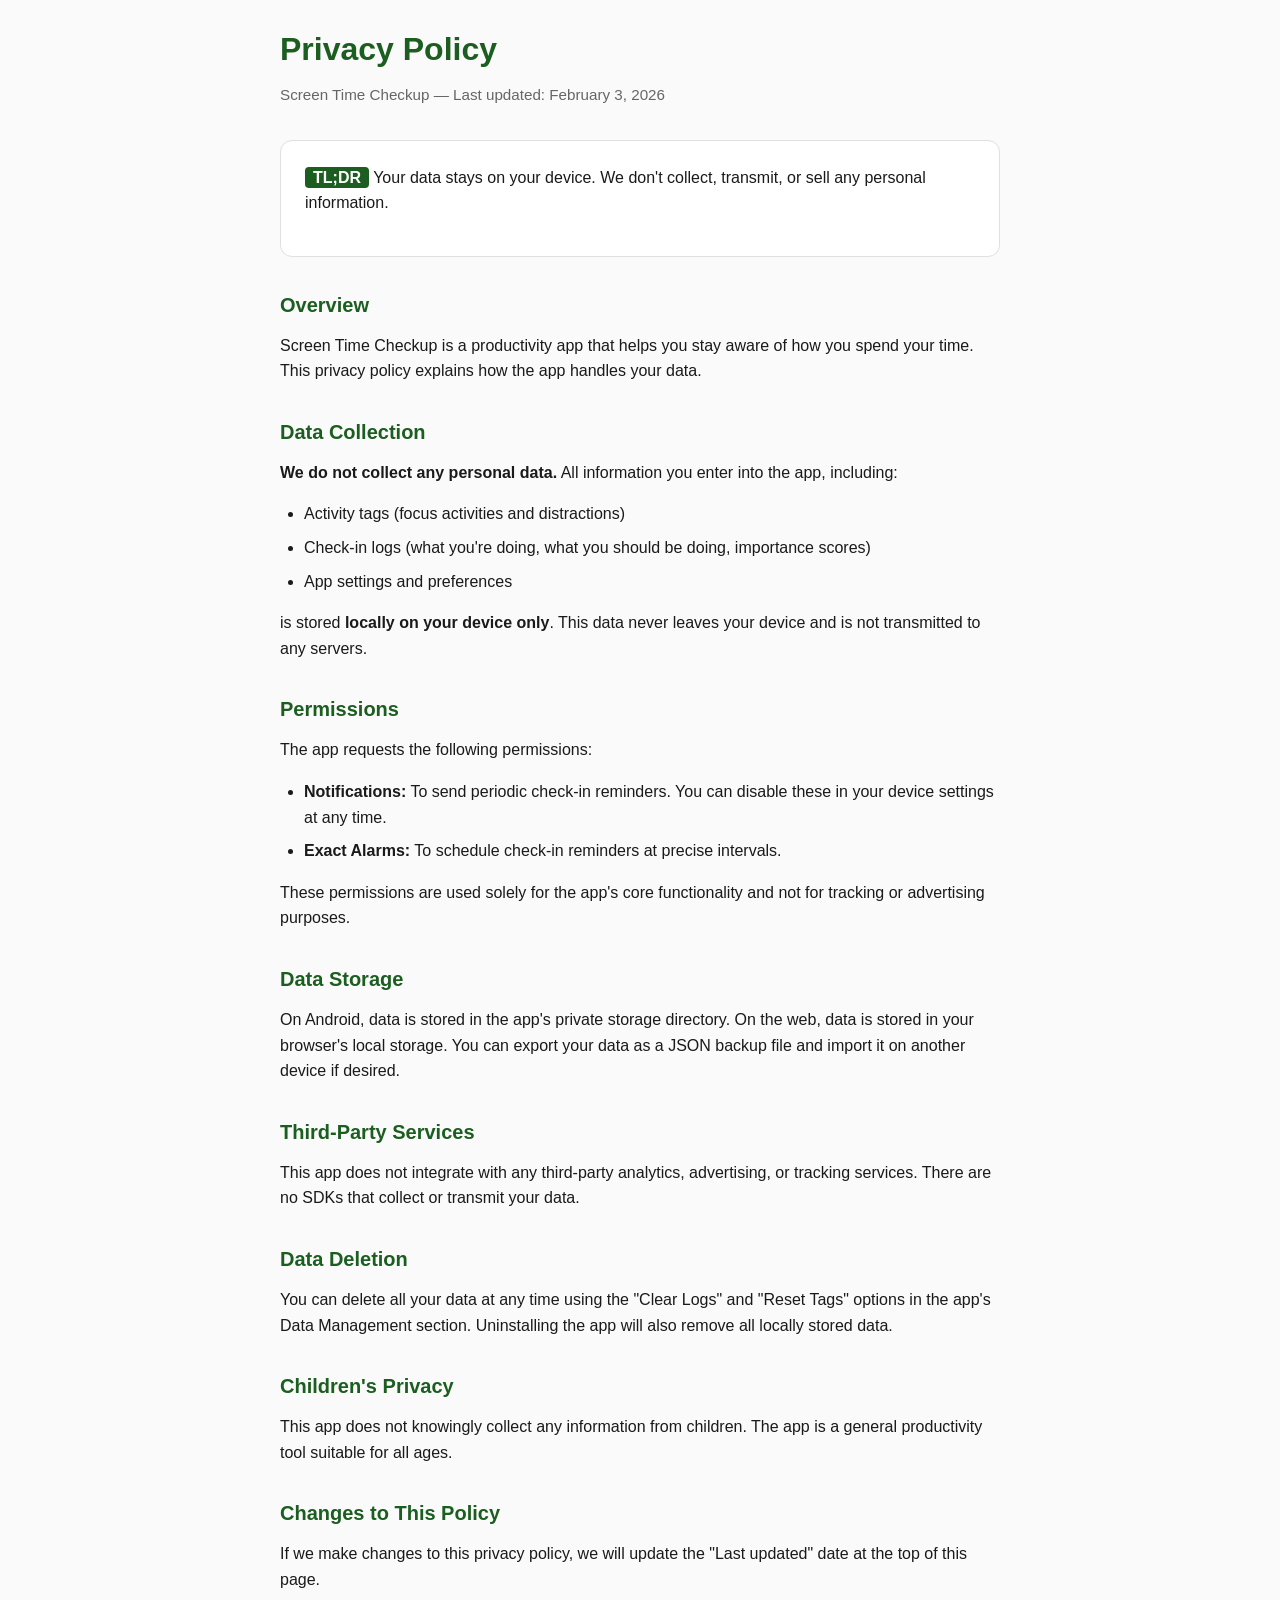
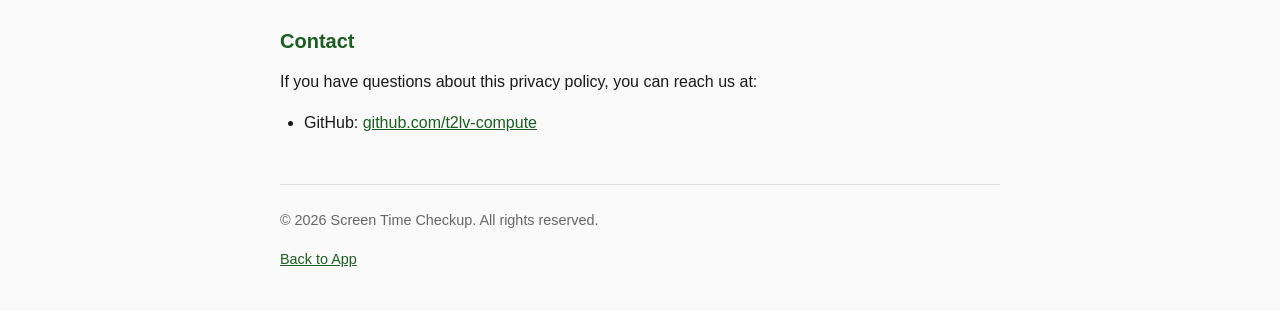
==== privacy-policy/index.html @ 69a86b5b "Add privacy policy page and update web app - Privacy policy at /privacy-policy/ for Google Play Stor" ====
<!DOCTYPE html>
<html lang="en">
<head>
    <meta charset="UTF-8">
    <meta name="viewport" content="width=device-width, initial-scale=1.0">
    <title>Privacy Policy - Screen Time Checkup</title>
    <style>
        :root {
            --bg: #fafafa;
            --text: #1a1a1a;
            --muted: #666;
            --accent: #1B5E20;
            --card-bg: #fff;
            --border: #e0e0e0;
        }
        @media (prefers-color-scheme: dark) {
            :root {
                --bg: #121212;
                --text: #e0e0e0;
                --muted: #999;
                --accent: #4CAF50;
                --card-bg: #1e1e1e;
                --border: #333;
            }
        }
        * {
            box-sizing: border-box;
            margin: 0;
            padding: 0;
        }
        body {
            font-family: -apple-system, BlinkMacSystemFont, 'Segoe UI', Roboto, Oxygen, Ubuntu, sans-serif;
            background: var(--bg);
            color: var(--text);
            line-height: 1.6;
            padding: 24px;
        }
        .container {
            max-width: 720px;
            margin: 0 auto;
        }
        h1 {
            color: var(--accent);
            margin-bottom: 8px;
            font-size: 2rem;
        }
        .subtitle {
            color: var(--muted);
            margin-bottom: 32px;
            font-size: 0.95rem;
        }
        h2 {
            margin-top: 32px;
            margin-bottom: 12px;
            font-size: 1.25rem;
            color: var(--accent);
        }
        p, ul {
            margin-bottom: 16px;
        }
        ul {
            padding-left: 24px;
        }
        li {
            margin-bottom: 8px;
        }
        .card {
            background: var(--card-bg);
            border: 1px solid var(--border);
            border-radius: 12px;
            padding: 24px;
            margin-bottom: 24px;
        }
        .highlight {
            background: var(--accent);
            color: white;
            padding: 2px 8px;
            border-radius: 4px;
            font-weight: 600;
        }
        a {
            color: var(--accent);
        }
        .footer {
            margin-top: 48px;
            padding-top: 24px;
            border-top: 1px solid var(--border);
            color: var(--muted);
            font-size: 0.9rem;
        }
    </style>
</head>
<body>
    <div class="container">
        <h1>Privacy Policy</h1>
        <p class="subtitle">Screen Time Checkup &mdash; Last updated: February 3, 2026</p>

        <div class="card">
            <p><span class="highlight">TL;DR</span> Your data stays on your device. We don't collect, transmit, or sell any personal information.</p>
        </div>

        <h2>Overview</h2>
        <p>Screen Time Checkup is a productivity app that helps you stay aware of how you spend your time. This privacy policy explains how the app handles your data.</p>

        <h2>Data Collection</h2>
        <p><strong>We do not collect any personal data.</strong> All information you enter into the app, including:</p>
        <ul>
            <li>Activity tags (focus activities and distractions)</li>
            <li>Check-in logs (what you're doing, what you should be doing, importance scores)</li>
            <li>App settings and preferences</li>
        </ul>
        <p>is stored <strong>locally on your device only</strong>. This data never leaves your device and is not transmitted to any servers.</p>

        <h2>Permissions</h2>
        <p>The app requests the following permissions:</p>
        <ul>
            <li><strong>Notifications:</strong> To send periodic check-in reminders. You can disable these in your device settings at any time.</li>
            <li><strong>Exact Alarms:</strong> To schedule check-in reminders at precise intervals.</li>
        </ul>
        <p>These permissions are used solely for the app's core functionality and not for tracking or advertising purposes.</p>

        <h2>Data Storage</h2>
        <p>On Android, data is stored in the app's private storage directory. On the web, data is stored in your browser's local storage. You can export your data as a JSON backup file and import it on another device if desired.</p>

        <h2>Third-Party Services</h2>
        <p>This app does not integrate with any third-party analytics, advertising, or tracking services. There are no SDKs that collect or transmit your data.</p>

        <h2>Data Deletion</h2>
        <p>You can delete all your data at any time using the "Clear Logs" and "Reset Tags" options in the app's Data Management section. Uninstalling the app will also remove all locally stored data.</p>

        <h2>Children's Privacy</h2>
        <p>This app does not knowingly collect any information from children. The app is a general productivity tool suitable for all ages.</p>

        <h2>Changes to This Policy</h2>
        <p>If we make changes to this privacy policy, we will update the "Last updated" date at the top of this page.</p>

        <h2>Contact</h2>
        <p>If you have questions about this privacy policy, you can reach us at:</p>
        <ul>
            <li>GitHub: <a href="https://github.com/t2lv-compute">github.com/t2lv-compute</a></li>
        </ul>

        <div class="footer">
            <p>&copy; 2026 Screen Time Checkup. All rights reserved.</p>
            <p><a href="/screentimecheckup/">Back to App</a></p>
        </div>
    </div>
</body>
</html>
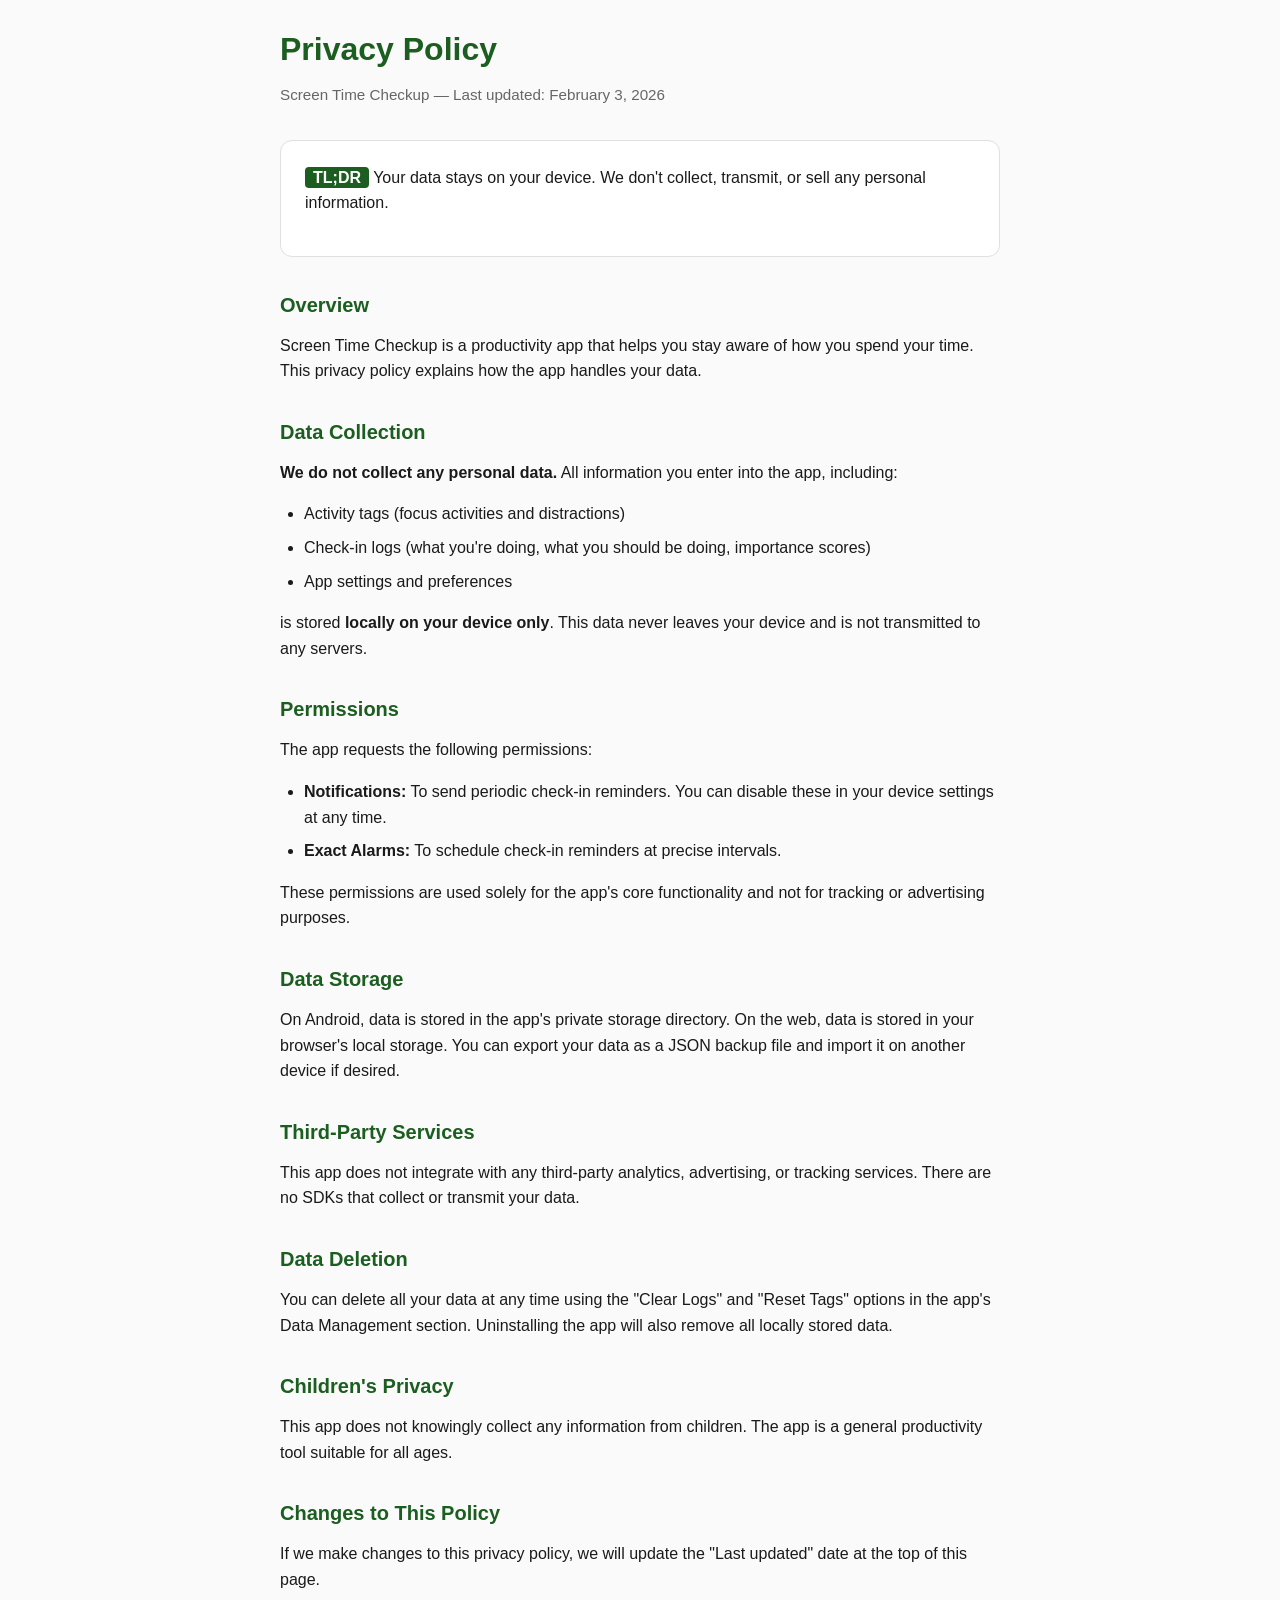
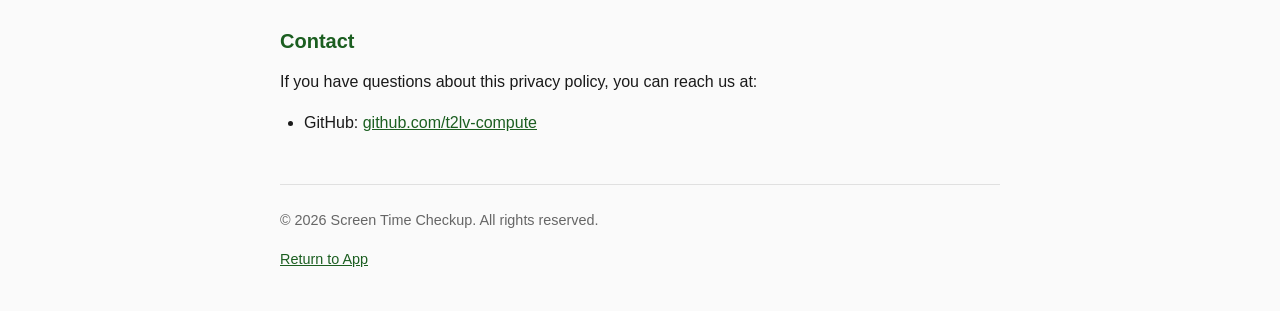
==== commit a703e58f: "Change favicon on privacy-policy, other fixes" ====
--- a/privacy-policy/index.html
+++ b/privacy-policy/index.html
@@ -3,6 +3,7 @@
 <head>
     <meta charset="UTF-8">
     <meta name="viewport" content="width=device-width, initial-scale=1.0">
+    <link rel="icon" type="image/png" href="/favicon.png">
     <title>Privacy Policy - Screen Time Checkup</title>
     <style>
         :root {
@@ -142,8 +143,8 @@
 
         <div class="footer">
             <p>&copy; 2026 Screen Time Checkup. All rights reserved.</p>
-            <p><a href="/screentimecheckup/">Back to App</a></p>
+            <p><a href="https://t2lv-compute.github.io/screentimecheckup">Return to App</a></p>
         </div>
     </div>
 </body>
-</html>
+</html>
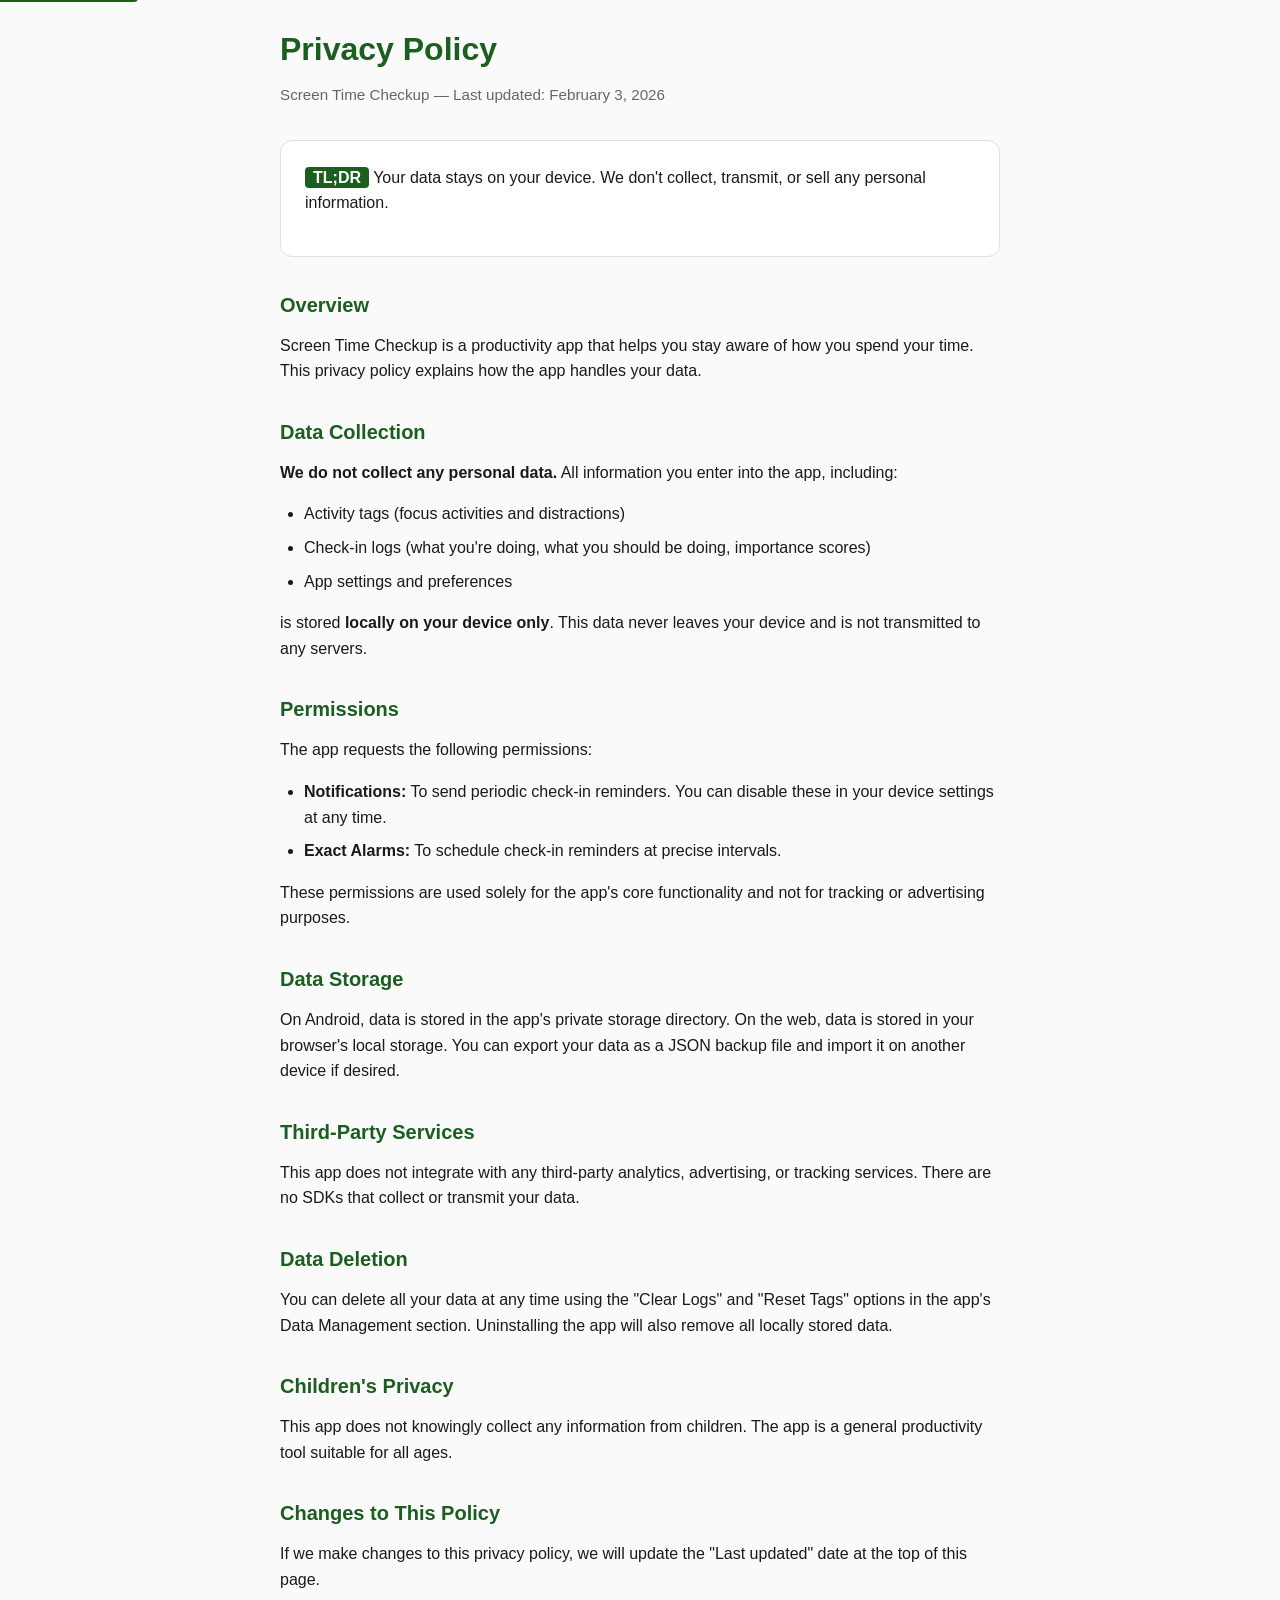
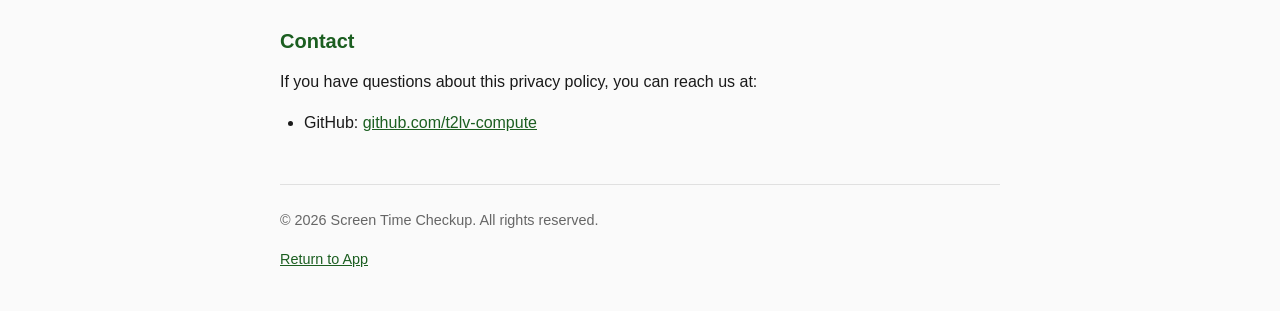
==== commit ad2d0528: "Improve accessibility, SEO, and code quality across site Extract shared CSS into styles.css, add met" ====
--- a/privacy-policy/index.html
+++ b/privacy-policy/index.html
@@ -3,45 +3,20 @@
 <head>
     <meta charset="UTF-8">
     <meta name="viewport" content="width=device-width, initial-scale=1.0">
+    <meta name="description" content="Privacy policy for Screen Time Checkup — your data stays on your device. No personal information is collected, transmitted, or sold.">
+    <meta property="og:title" content="Privacy Policy - Screen Time Checkup">
+    <meta property="og:description" content="Your data stays on your device. We don't collect, transmit, or sell any personal information.">
+    <meta property="og:type" content="website">
+    <meta property="og:url" content="https://t2lv-compute.github.io/privacy-policy/">
     <link rel="icon" type="image/png" href="/favicon.png">
     <title>Privacy Policy - Screen Time Checkup</title>
+    <link rel="stylesheet" href="/styles.css">
     <style>
-        :root {
-            --bg: #fafafa;
-            --text: #1a1a1a;
-            --muted: #666;
-            --accent: #1B5E20;
-            --card-bg: #fff;
-            --border: #e0e0e0;
-        }
-        @media (prefers-color-scheme: dark) {
-            :root {
-                --bg: #121212;
-                --text: #e0e0e0;
-                --muted: #999;
-                --accent: #4CAF50;
-                --card-bg: #1e1e1e;
-                --border: #333;
-            }
-        }
-        * {
-            box-sizing: border-box;
-            margin: 0;
-            padding: 0;
-        }
-        body {
-            font-family: -apple-system, BlinkMacSystemFont, 'Segoe UI', Roboto, Oxygen, Ubuntu, sans-serif;
-            background: var(--bg);
-            color: var(--text);
-            line-height: 1.6;
-            padding: 24px;
-        }
         .container {
             max-width: 720px;
-            margin: 0 auto;
         }
         h1 {
-            color: var(--accent);
+            color: var(--accent-green);
             margin-bottom: 8px;
             font-size: 2rem;
         }
@@ -54,7 +29,7 @@
             margin-top: 32px;
             margin-bottom: 12px;
             font-size: 1.25rem;
-            color: var(--accent);
+            color: var(--accent-green);
         }
         p, ul {
             margin-bottom: 16px;
@@ -73,16 +48,16 @@
             margin-bottom: 24px;
         }
         .highlight {
-            background: var(--accent);
+            background: var(--accent-green);
             color: white;
             padding: 2px 8px;
             border-radius: 4px;
             font-weight: 600;
         }
         a {
-            color: var(--accent);
+            color: var(--accent-green);
         }
-        .footer {
+        footer {
             margin-top: 48px;
             padding-top: 24px;
             border-top: 1px solid var(--border);
@@ -92,59 +67,62 @@
     </style>
 </head>
 <body>
+    <a class="skip-link" href="#main">Skip to content</a>
     <div class="container">
         <h1>Privacy Policy</h1>
         <p class="subtitle">Screen Time Checkup &mdash; Last updated: February 3, 2026</p>
 
-        <div class="card">
-            <p><span class="highlight">TL;DR</span> Your data stays on your device. We don't collect, transmit, or sell any personal information.</p>
-        </div>
+        <main id="main">
+            <div class="card">
+                <p><span class="highlight">TL;DR</span> Your data stays on your device. We don't collect, transmit, or sell any personal information.</p>
+            </div>
 
-        <h2>Overview</h2>
-        <p>Screen Time Checkup is a productivity app that helps you stay aware of how you spend your time. This privacy policy explains how the app handles your data.</p>
+            <h2>Overview</h2>
+            <p>Screen Time Checkup is a productivity app that helps you stay aware of how you spend your time. This privacy policy explains how the app handles your data.</p>
 
-        <h2>Data Collection</h2>
-        <p><strong>We do not collect any personal data.</strong> All information you enter into the app, including:</p>
-        <ul>
-            <li>Activity tags (focus activities and distractions)</li>
-            <li>Check-in logs (what you're doing, what you should be doing, importance scores)</li>
-            <li>App settings and preferences</li>
-        </ul>
-        <p>is stored <strong>locally on your device only</strong>. This data never leaves your device and is not transmitted to any servers.</p>
+            <h2>Data Collection</h2>
+            <p><strong>We do not collect any personal data.</strong> All information you enter into the app, including:</p>
+            <ul>
+                <li>Activity tags (focus activities and distractions)</li>
+                <li>Check-in logs (what you're doing, what you should be doing, importance scores)</li>
+                <li>App settings and preferences</li>
+            </ul>
+            <p>is stored <strong>locally on your device only</strong>. This data never leaves your device and is not transmitted to any servers.</p>
 
-        <h2>Permissions</h2>
-        <p>The app requests the following permissions:</p>
-        <ul>
-            <li><strong>Notifications:</strong> To send periodic check-in reminders. You can disable these in your device settings at any time.</li>
-            <li><strong>Exact Alarms:</strong> To schedule check-in reminders at precise intervals.</li>
-        </ul>
-        <p>These permissions are used solely for the app's core functionality and not for tracking or advertising purposes.</p>
+            <h2>Permissions</h2>
+            <p>The app requests the following permissions:</p>
+            <ul>
+                <li><strong>Notifications:</strong> To send periodic check-in reminders. You can disable these in your device settings at any time.</li>
+                <li><strong>Exact Alarms:</strong> To schedule check-in reminders at precise intervals.</li>
+            </ul>
+            <p>These permissions are used solely for the app's core functionality and not for tracking or advertising purposes.</p>
 
-        <h2>Data Storage</h2>
-        <p>On Android, data is stored in the app's private storage directory. On the web, data is stored in your browser's local storage. You can export your data as a JSON backup file and import it on another device if desired.</p>
+            <h2>Data Storage</h2>
+            <p>On Android, data is stored in the app's private storage directory. On the web, data is stored in your browser's local storage. You can export your data as a JSON backup file and import it on another device if desired.</p>
 
-        <h2>Third-Party Services</h2>
-        <p>This app does not integrate with any third-party analytics, advertising, or tracking services. There are no SDKs that collect or transmit your data.</p>
+            <h2>Third-Party Services</h2>
+            <p>This app does not integrate with any third-party analytics, advertising, or tracking services. There are no SDKs that collect or transmit your data.</p>
 
-        <h2>Data Deletion</h2>
-        <p>You can delete all your data at any time using the "Clear Logs" and "Reset Tags" options in the app's Data Management section. Uninstalling the app will also remove all locally stored data.</p>
+            <h2>Data Deletion</h2>
+            <p>You can delete all your data at any time using the "Clear Logs" and "Reset Tags" options in the app's Data Management section. Uninstalling the app will also remove all locally stored data.</p>
 
-        <h2>Children's Privacy</h2>
-        <p>This app does not knowingly collect any information from children. The app is a general productivity tool suitable for all ages.</p>
+            <h2>Children's Privacy</h2>
+            <p>This app does not knowingly collect any information from children. The app is a general productivity tool suitable for all ages.</p>
 
-        <h2>Changes to This Policy</h2>
-        <p>If we make changes to this privacy policy, we will update the "Last updated" date at the top of this page.</p>
+            <h2>Changes to This Policy</h2>
+            <p>If we make changes to this privacy policy, we will update the "Last updated" date at the top of this page.</p>
 
-        <h2>Contact</h2>
-        <p>If you have questions about this privacy policy, you can reach us at:</p>
-        <ul>
-            <li>GitHub: <a href="https://github.com/t2lv-compute">github.com/t2lv-compute</a></li>
-        </ul>
+            <h2>Contact</h2>
+            <p>If you have questions about this privacy policy, you can reach us at:</p>
+            <ul>
+                <li>GitHub: <a href="https://github.com/t2lv-compute" rel="noopener noreferrer" target="_blank">github.com/t2lv-compute</a></li>
+            </ul>
+        </main>
 
-        <div class="footer">
+        <footer>
             <p>&copy; 2026 Screen Time Checkup. All rights reserved.</p>
             <p><a href="https://t2lv-compute.github.io/screentimecheckup">Return to App</a></p>
-        </div>
+        </footer>
     </div>
 </body>
-</html>+</html>
--- a/styles.css
+++ b/styles.css
@@ -0,0 +1,63 @@
+:root {
+    --bg: #fafafa;
+    --text: #1a1a1a;
+    --muted: #666;
+    --card-bg: #fff;
+    --border: #e0e0e0;
+    --accent-green: #1B5E20;
+    --accent-blue: #1565C0;
+    --accent-red: #650303;
+}
+
+@media (prefers-color-scheme: dark) {
+    :root {
+        --bg: #121212;
+        --text: #e0e0e0;
+        --muted: #999;
+        --card-bg: #1e1e1e;
+        --border: #333;
+        --accent-green: #4CAF50;
+        --accent-blue: #42A5F5;
+        --accent-red: #F54242;
+    }
+}
+
+* {
+    box-sizing: border-box;
+    margin: 0;
+    padding: 0;
+}
+
+body {
+    font-family: -apple-system, BlinkMacSystemFont, 'Segoe UI', Roboto, Oxygen, Ubuntu, sans-serif;
+    background: var(--bg);
+    color: var(--text);
+    line-height: 1.6;
+    padding: 24px;
+    min-height: 100vh;
+}
+
+.container {
+    max-width: 800px;
+    margin: 0 auto;
+}
+
+a {
+    color: var(--accent-green);
+}
+
+.skip-link {
+    position: absolute;
+    top: -40px;
+    left: 0;
+    background: var(--accent-green);
+    color: white;
+    padding: 8px 16px;
+    z-index: 100;
+    text-decoration: none;
+    border-radius: 0 0 4px 0;
+}
+
+.skip-link:focus {
+    top: 0;
+}
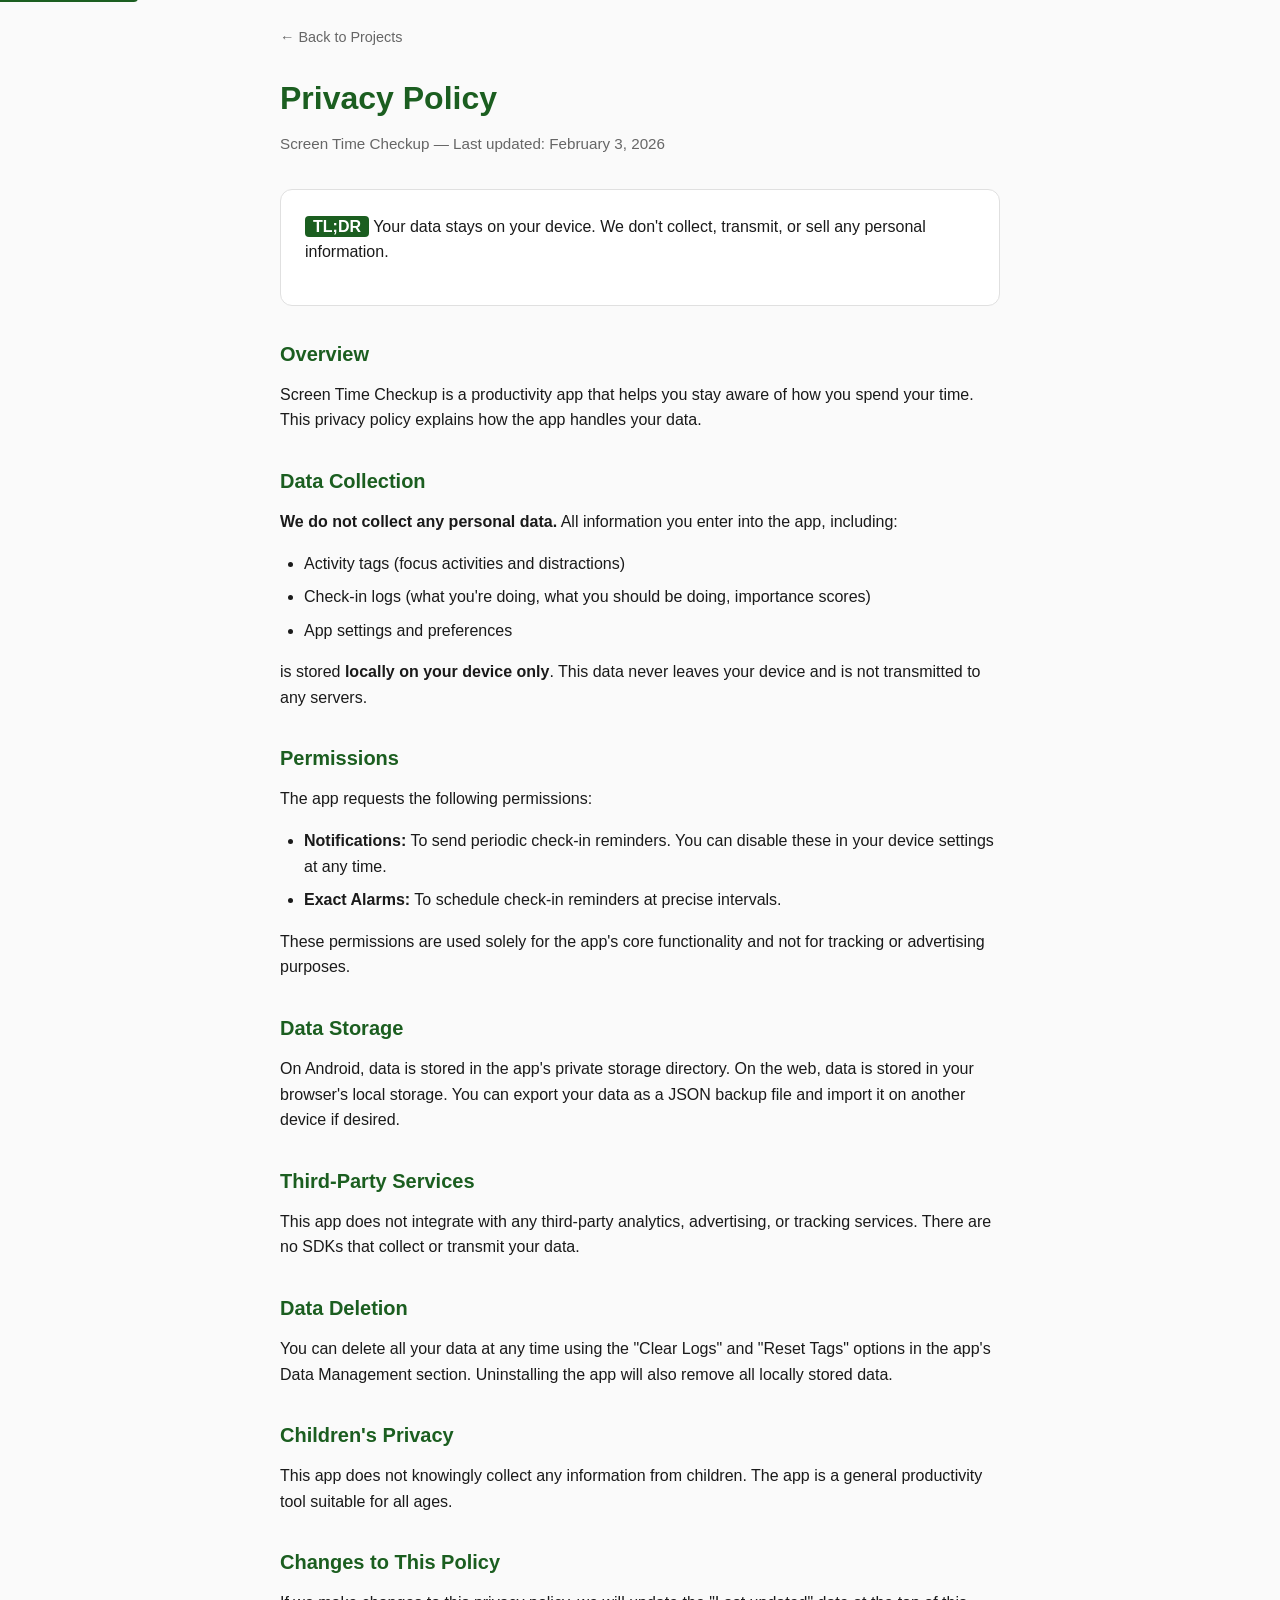
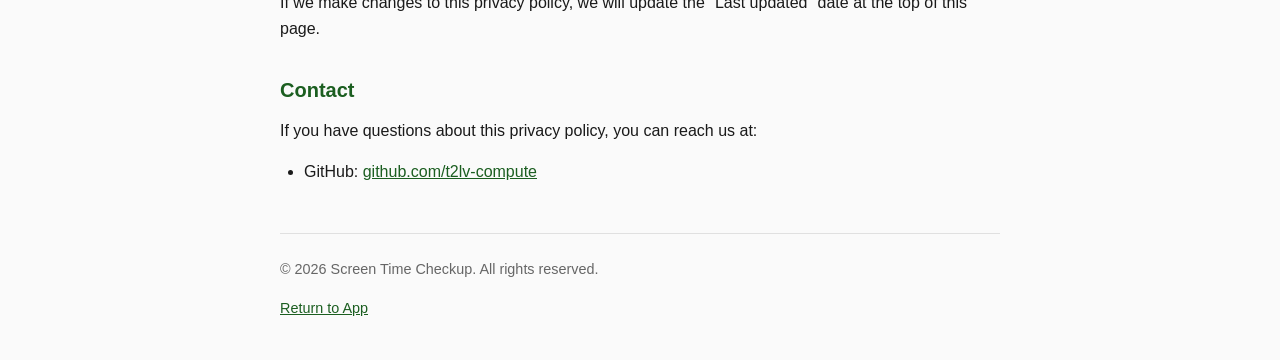
==== commit 5ff79a33: "Add navigation, 404 page, SEO files, and accessibility improvements Add back-to-projects nav links o" ====
--- a/privacy-policy/index.html
+++ b/privacy-policy/index.html
@@ -8,7 +8,9 @@
     <meta property="og:description" content="Your data stays on your device. We don't collect, transmit, or sell any personal information.">
     <meta property="og:type" content="website">
     <meta property="og:url" content="https://t2lv-compute.github.io/privacy-policy/">
+    <link rel="canonical" href="https://t2lv-compute.github.io/privacy-policy/">
     <link rel="icon" type="image/png" href="/favicon.png">
+    <link rel="manifest" href="/manifest.json">
     <title>Privacy Policy - Screen Time Checkup</title>
     <link rel="stylesheet" href="/styles.css">
     <style>
@@ -69,6 +71,7 @@
 <body>
     <a class="skip-link" href="#main">Skip to content</a>
     <div class="container">
+        <nav><a href="/" class="back-link">&larr; Back to Projects</a></nav>
         <h1>Privacy Policy</h1>
         <p class="subtitle">Screen Time Checkup &mdash; Last updated: February 3, 2026</p>
 
--- a/styles.css
+++ b/styles.css
@@ -61,3 +61,27 @@
 .skip-link:focus {
     top: 0;
 }
+
+:focus-visible {
+    outline: 2px solid var(--accent-green);
+    outline-offset: 2px;
+}
+
+@media (prefers-reduced-motion: reduce) {
+    *, *::before, *::after {
+        animation-duration: 0.01ms !important;
+        transition-duration: 0.01ms !important;
+    }
+}
+
+.back-link {
+    display: inline-block;
+    margin-bottom: 24px;
+    color: var(--muted);
+    text-decoration: none;
+    font-size: 0.9rem;
+}
+
+.back-link:hover {
+    color: var(--text);
+}
